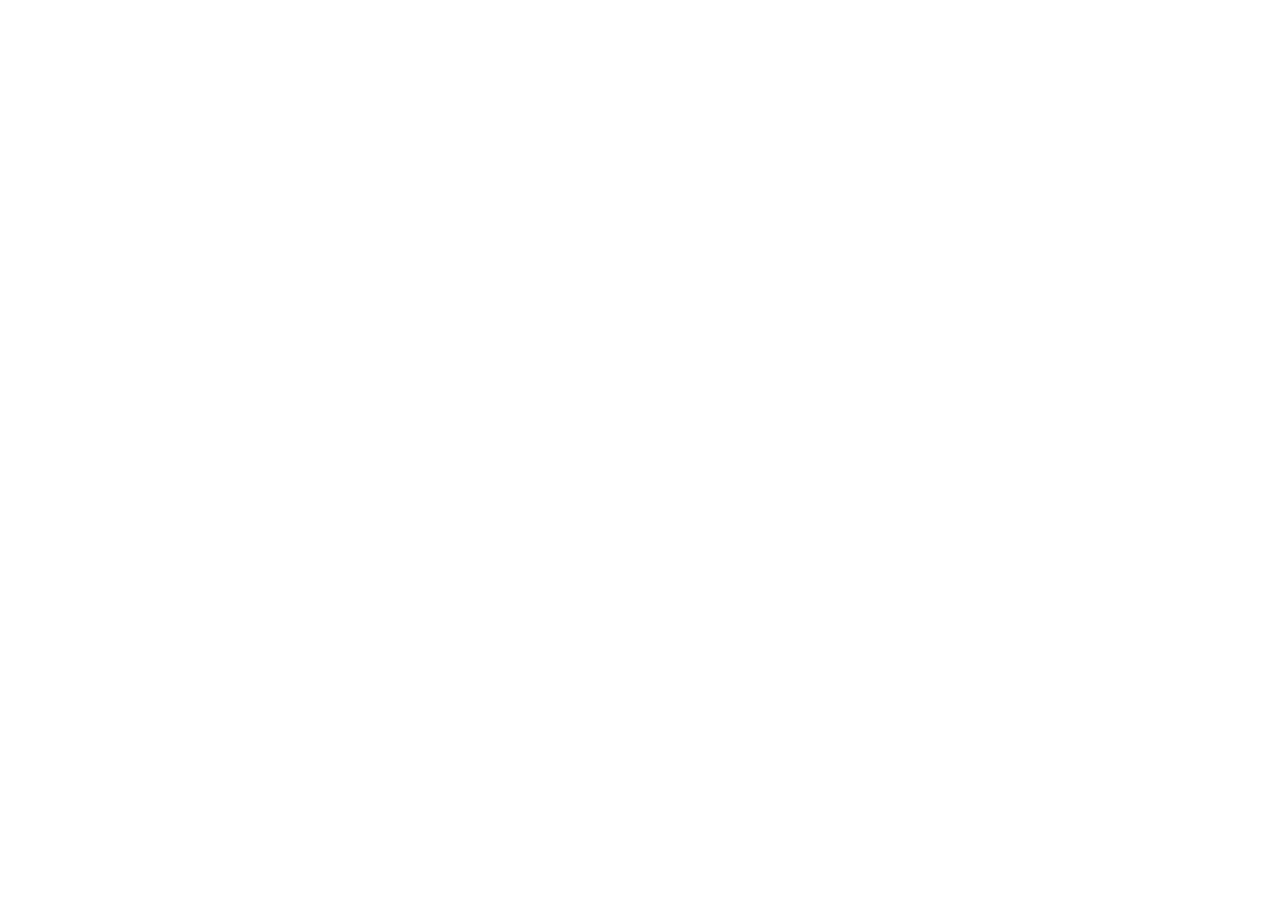
==== Fromulário-de-matrícula/index.html @ d462c59a "Criando as variáveis CSS" ====
<!DOCTYPE html>
<html lang="pt-br">
<head>
    <link rel="preconnect" href="https://fonts.googleapis.com">
    <link rel="preconnect" href="https://fonts.gstatic.com" crossorigin>
    <meta charset="UTF-8">
    <meta name="viewport" 
    content="width=device-width, initial-scale=1.0">
    <title>Estrelas do Amanhã</title>
    <link rel="stylesheet" href="style/index.css">
    <link href="https://fonts.googleapis.com/css2?family=Poppins:ital,wght@0,100;0,200;0,300;0,400;0,500;0,600;0,700;0,800;0,900;1,100;1,200;1,300;1,400;1,500;1,600;1,700;1,800;1,900&display=swap" rel="stylesheet">
</head>
<body>
    
</body>
</html>
---- Fromulário-de-matrícula/style/index.css ----
@import url(global.css);
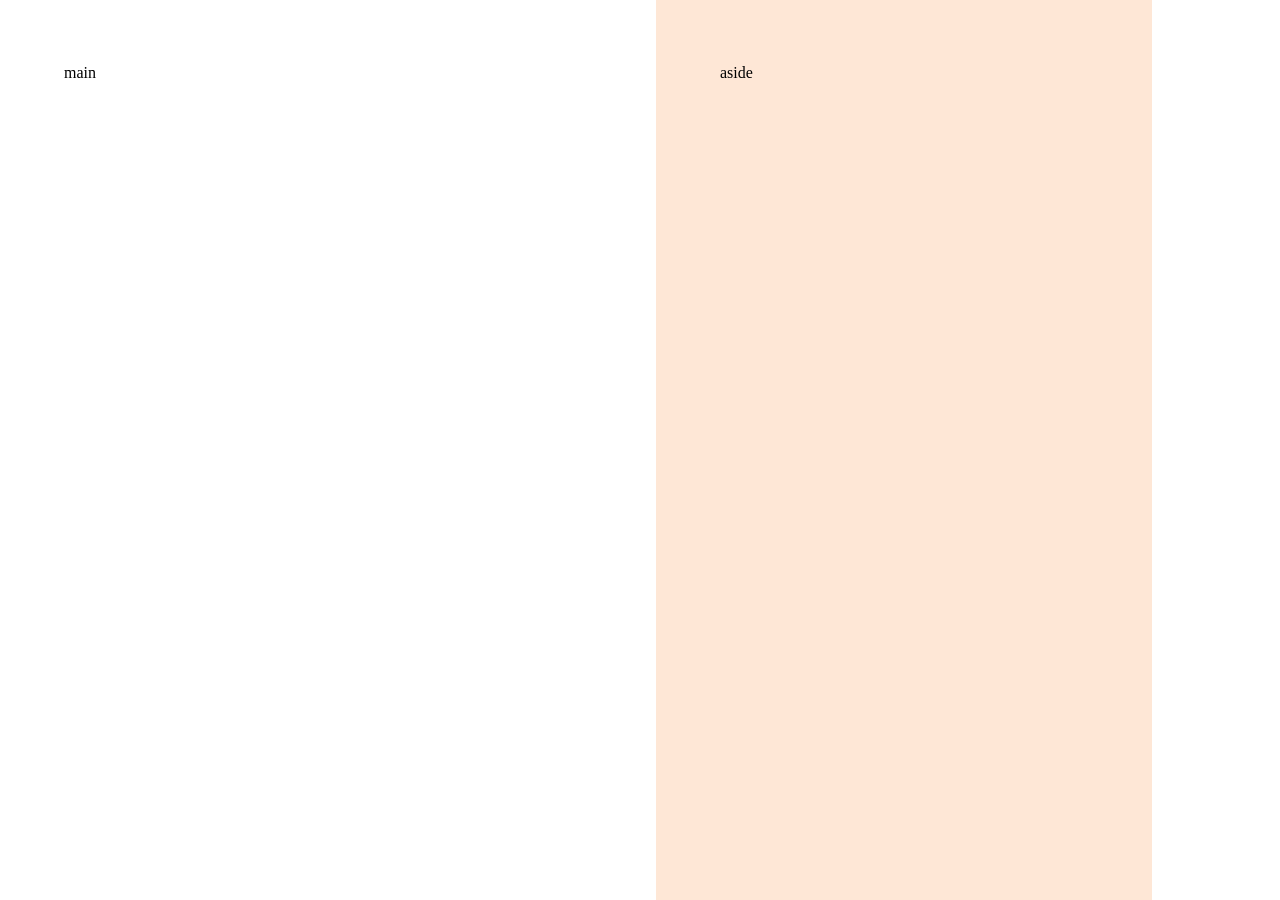
==== commit 8ea228fb: "layout CSS" ====
--- a/Fromulário-de-matrícula/index.html
+++ b/Fromulário-de-matrícula/index.html
@@ -11,6 +11,13 @@
     <link href="https://fonts.googleapis.com/css2?family=Poppins:ital,wght@0,100;0,200;0,300;0,400;0,500;0,600;0,700;0,800;0,900;1,100;1,200;1,300;1,400;1,500;1,600;1,700;1,800;1,900&display=swap" rel="stylesheet">
 </head>
 <body>
-    
+    <div id="app">
+        <main>
+            <div class="main-container">main</div>
+        </main>
+        <aside>
+            <div class="main-container">aside</div>
+        </aside>
+    </div>
 </body>
 </html>
--- a/Fromulário-de-matrícula/style/index.css
+++ b/Fromulário-de-matrícula/style/index.css
@@ -1 +1,2 @@
-@import url(global.css);+@import url(global.css);
+@import url(layout.css);
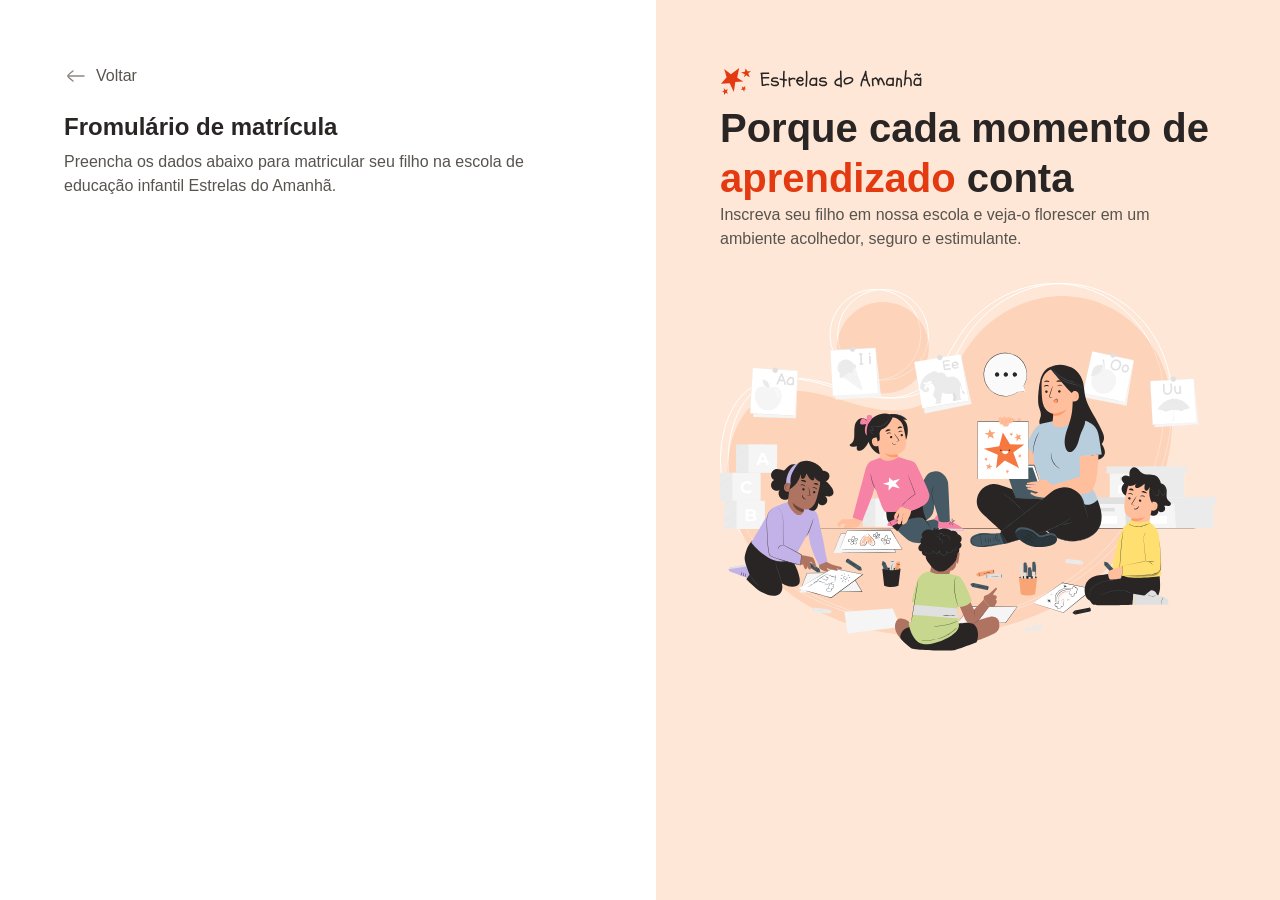
==== commit 1ad7c152: "Conteúdo do aside e inicial do main" ====
--- a/Fromulário-de-matrícula/index.html
+++ b/Fromulário-de-matrícula/index.html
@@ -13,10 +13,32 @@
 <body>
     <div id="app">
         <main>
-            <div class="main-container">main</div>
+            <div class="main-container">
+                <div class="back">
+                    <img src="assets/icons/arrow-left-02.svg" alt="">
+                    <span>Voltar</span>
+                </div>
+                <h1>Fromulário de matrícula</h1>
+                <p>Preencha os dados abaixo para matricular seu 
+                    filho na escola de educação infantil Estrelas 
+                    do Amanhã.</p>
+            </div>
         </main>
         <aside>
-            <div class="main-container">aside</div>
+            <div class="aside-container">
+                <header>
+                <img src="assets/logo.svg" alt="">
+                <h2>
+                    Porque cada momento de 
+                    <span>aprendizado</span>
+                    conta
+                </h2>
+                <p>Inscreva seu filho em nossa escola 
+                    e veja-o florescer em um ambiente 
+                    acolhedor, seguro e estimulante.</p>
+                </header>
+                <img src="assets/Illustration.svg" alt="">
+            </div>
         </aside>
     </div>
 </body>
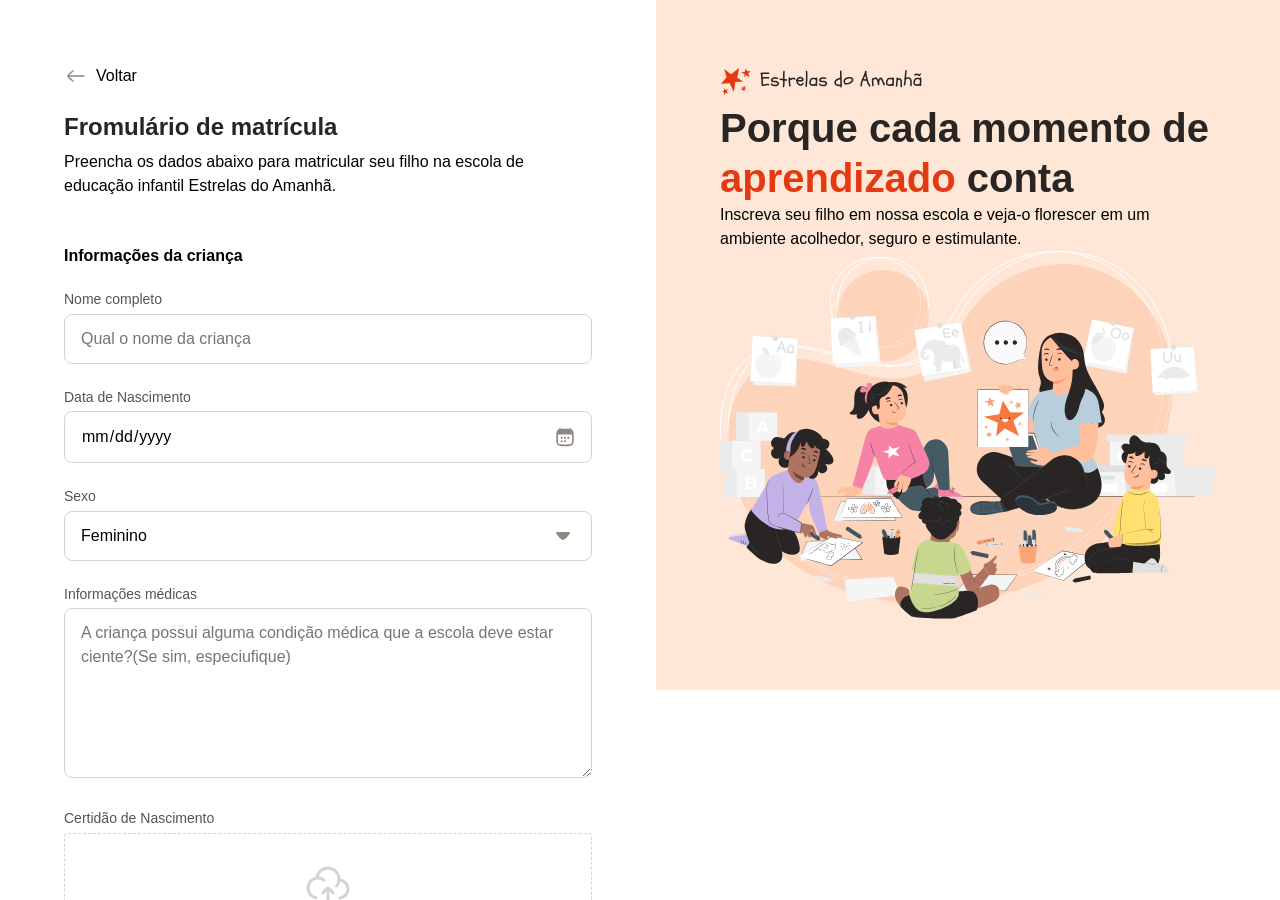
==== commit a2d21b2f: "Configurando o Informações da Criança" ====
--- a/Fromulário-de-matrícula/index.html
+++ b/Fromulário-de-matrícula/index.html
@@ -21,11 +21,60 @@
                 <h1>Fromulário de matrícula</h1>
                 <p>Preencha os dados abaixo para matricular seu 
                     filho na escola de educação infantil Estrelas 
-                    do Amanhã.</p>
+                    do Amanhã.
+                </p>
+                <form>
+                    <fieldset class="child-info">
+                        <legend>Informações da criança</legend>
+                        <div>
+                            <label for="fullname">Nome completo</label>
+                            <input 
+                                id="fullname" 
+                                type="text"
+                                placeholder="Qual o nome da criança">
+                        </div>
+                        <div class="input-wrapper">
+                            <label for="birth">Data de Nascimento</label>
+                            <input type="date" id="birth" lang="pt-br">
+                        </div>
+                        <div class="select-wrapper">
+                            <label for="gender">Sexo</label>
+                            <select name="gender" id="gender">
+                                <option value="female">Feminino</option>
+                                <option value="male">Masculino</option>
+                                <option value="na">Prefiro não responder</option>
+                            </select>
+                        </div>
+                        <div class="textarea-wrapper">
+                            <label for="medical-info">Informações médicas</label>
+                            <textarea name="medical-info" id="medical-info"
+                                cols="30" rows="6"
+                                placeholder="A criança possui alguma condição médica que a escola deve estar ciente?(Se sim, especiufique)"
+                            ></textarea>
+                        </div>
+                        <div class="droparea-wrapper">
+                            <label for="birth-file">Certidão de Nascimento</label>
+                            <div class="dropzone">
+                                <input type="file" id="birth-file" name="birth-file">
+                                
+                                <svg width="48" height="48" viewBox="0 0 48 48" fill="none" xmlns="http://www.w3.org/2000/svg">
+                                <path d="M34.9552 18.0221C34.97 18.022 34.985 18.022 35 18.022C39.9706 18.022 44 22.0588 44 27.0386C44 31.6796 40.5 35.5016 36 36M34.9552 18.0221C34.9848 17.6921 35 17.3579 35 17.0202C35 10.9339 30.0752 6 24 6C18.2465 6 13.5247 10.4253 13.0408 16.0638M34.9552 18.0221C34.7506 20.2952 33.8572 22.3692 32.4856 24.033M20.001 18.022C18.3295 16.7639 16.2516 16.0183 14 16.0183C13.6765 16.0183 13.3565 16.0337 13.0408 16.0638C7.96796 16.5475 4 20.8278 4 26.0366C4 30.8834 7.43552 34.9264 12 35.8546" stroke="#D6D3D1" stroke-width="3" stroke-linecap="round" stroke-linejoin="round"/>
+                                <path d="M24 26V42M24 26C22.5996 26 19.9831 29.9886 19 31M24 26C25.4004 26 28.017 29.9886 29 31" stroke="#D6D3D1" stroke-width="3" stroke-linecap="round" stroke-linejoin="round"/>
+                                </svg>
+
+
+                                <p>
+                                    Cilque aqui para <br>
+                                    selecionar os arquivos
+                                </p>
+                            </div>
+                        </div>
+                    </fieldset>
+                </form>
             </div>
         </main>
-        <aside>
-            <div class="aside-container">
+        <div class="aside-container">
+            <aside>
                 <header>
                 <img src="assets/logo.svg" alt="">
                 <h2>
@@ -38,8 +87,8 @@
                     acolhedor, seguro e estimulante.</p>
                 </header>
                 <img src="assets/Illustration.svg" alt="">
-            </div>
-        </aside>
+            </aside>
+        </div>
     </div>
 </body>
 </html>
--- a/Fromulário-de-matrícula/style/index.css
+++ b/Fromulário-de-matrícula/style/index.css
@@ -1,2 +1,3 @@
 @import url(global.css);
-@import url(layout.css);+@import url(layout.css);
+@import url(forms.css);
